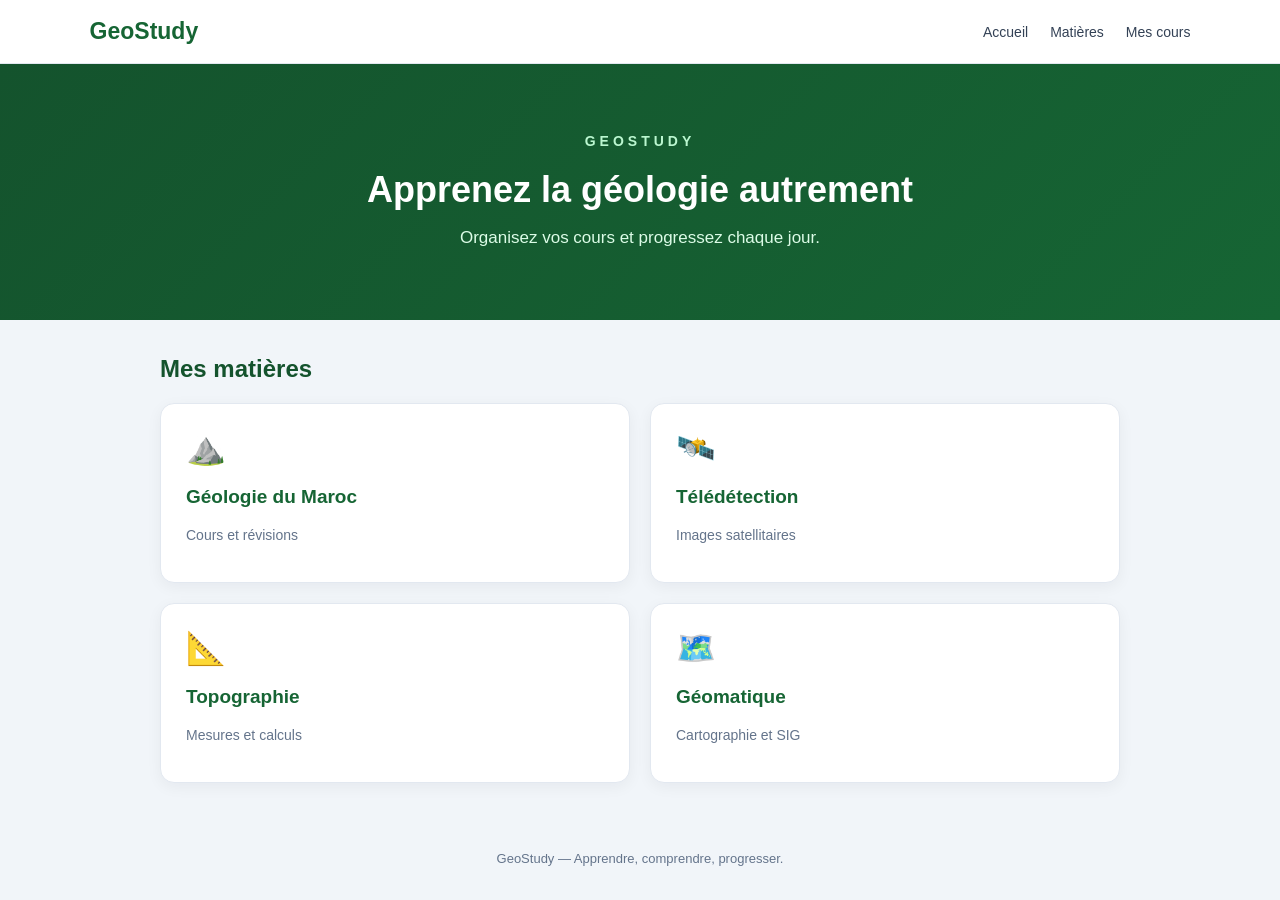
==== index.html @ d9531906 "Initial GeoStudy website" ====
<!DOCTYPE html>
<html lang="fr">
<head>
    <meta charset="UTF-8">
    <meta name="viewport" content="width=device-width, initial-scale=1.0">
    <title>GeoStudy - Apprendre la géologie</title>
    <link rel="stylesheet" href="style.css">
</head>
<body>

<nav class="navbar">
    <a href="#" class="nav-logo">GeoStudy</a>

    <div class="nav-links">
        <a href="#">Accueil</a>
        <a href="#matieres">Matières</a>
        <a href="#course-details">Mes cours</a>
    </div>
</nav>

    <header class="hero">
        <p class="logo">GEOSTUDY</p>
        <h1>Apprenez la géologie autrement</h1>
        <p class="description">
            Organisez vos cours et progressez chaque jour.
        </p>
    </header>

    <main class="container" id="matieres">
        <h2>Mes matières</h2>

        <section class="cards">

            <article class="card">
                <div class="icon">⛰️</div>
                <h3>Géologie du Maroc</h3>
                <p>Cours et révisions</p>
            </article>

            <article class="card">
                <div class="icon">🛰️</div>
                <h3>Télédétection</h3>
                <p>Images satellitaires</p>
            </article>

            <article class="card">
                <div class="icon">📐</div>
                <h3>Topographie</h3>
                <p>Mesures et calculs</p>
            </article>

            <article class="card">
                <div class="icon">🗺️</div>
                <h3>Géomatique</h3>
                <p>Cartographie et SIG</p>
            </article>

        </section>
<section id="course-details" class="course-details" hidden>
    <h2 id="course-title"></h2>
    <p id="course-description"></p>

    <button id="read-course">Lire le cours</button>
    <button id="close-course">Retour aux matières</button>

    <div id="course-content" hidden></div>
</section>
</main>

    <footer>
        <p>GeoStudy — Apprendre, comprendre, progresser.</p>
    </footer>

<script src="script.js"></script>
</body>
</html>
---- style.css ----
* {
    box-sizing: border-box;
}

body {
    margin: 0;
    font-family: Arial, sans-serif;
    background-color: #f1f5f9;
    color: #1e293b;
}

.hero {
    background: linear-gradient(135deg, #14532d, #166534);
    color: white;
    text-align: center;
    padding: 55px 20px;
}

.logo {
    color: #bbf7d0;
    font-size: 14px;
    font-weight: bold;
    letter-spacing: 4px;
}

.hero h1 {
    font-size: 36px;
    margin: 20px 0 10px;
}

.hero .description {
    color: #dcfce7;
    font-size: 17px;
}

.container {
    max-width: 1000px;
    margin: 35px auto;
    padding: 0 20px;
}

.container h2 {
    color: #14532d;
    margin-bottom: 20px;
}

.cards {
    display: grid;
    grid-template-columns: repeat(2, minmax(0, 1fr));
    gap: 20px;
}

.card {
    background-color: white;
    padding: 25px;
    border-radius: 14px;
    box-shadow: 0 4px 15px #0f172a0d;
    border: 1px solid #e2e8f0;
    transition: transform 0.2s, box-shadow 0.2s;
}

.card:hover {
    transform: translateY(-4px);
    box-shadow: 0 8px 22px #0f172a15;
}

.icon {
    font-size: 32px;
}

.card h3 {
    color: #166534;
    font-size: 19px;
}

.card p {
    color: #64748b;
    font-size: 14px;
}

footer {
    text-align: center;
    padding: 20px;
    color: #64748b;
    font-size: 13px;
}

@media (max-width: 600px) {
    .hero h1 {
        font-size: 27px;
    }

    .cards {
        grid-template-columns: 1fr;
    }
}

.course-details {
    margin-top: 30px;
    padding: 25px;
    background: white;
    border-radius: 14px;
    border-left: 5px solid #15803d;
    box-shadow: 0 4px 15px #0f172a0d;
}

.course-details h2 {
    color: #166534;
}

.course-details[hidden] {
    display: none;
}

.navbar {
    display: flex;
    justify-content: space-between;
    align-items: center;
    gap: 20px;
    padding: 18px 7%;
    background: white;
    border-bottom: 1px solid #e2e8f0;
}

.nav-logo {
    color: #166534;
    font-size: 23px;
    font-weight: bold;
    text-decoration: none;
}

.nav-links {
    display: flex;
    flex-wrap: wrap;
    gap: 22px;
}

.nav-links a {
    color: #334155;
    text-decoration: none;
    font-size: 14px;
}

.nav-links a:hover {
    color: #15803d;
}

@media (max-width: 600px) {
    .navbar {
        flex-direction: column;
        gap: 14px;
    }

    .nav-links {
        justify-content: center;
        gap: 16px;
    }
}
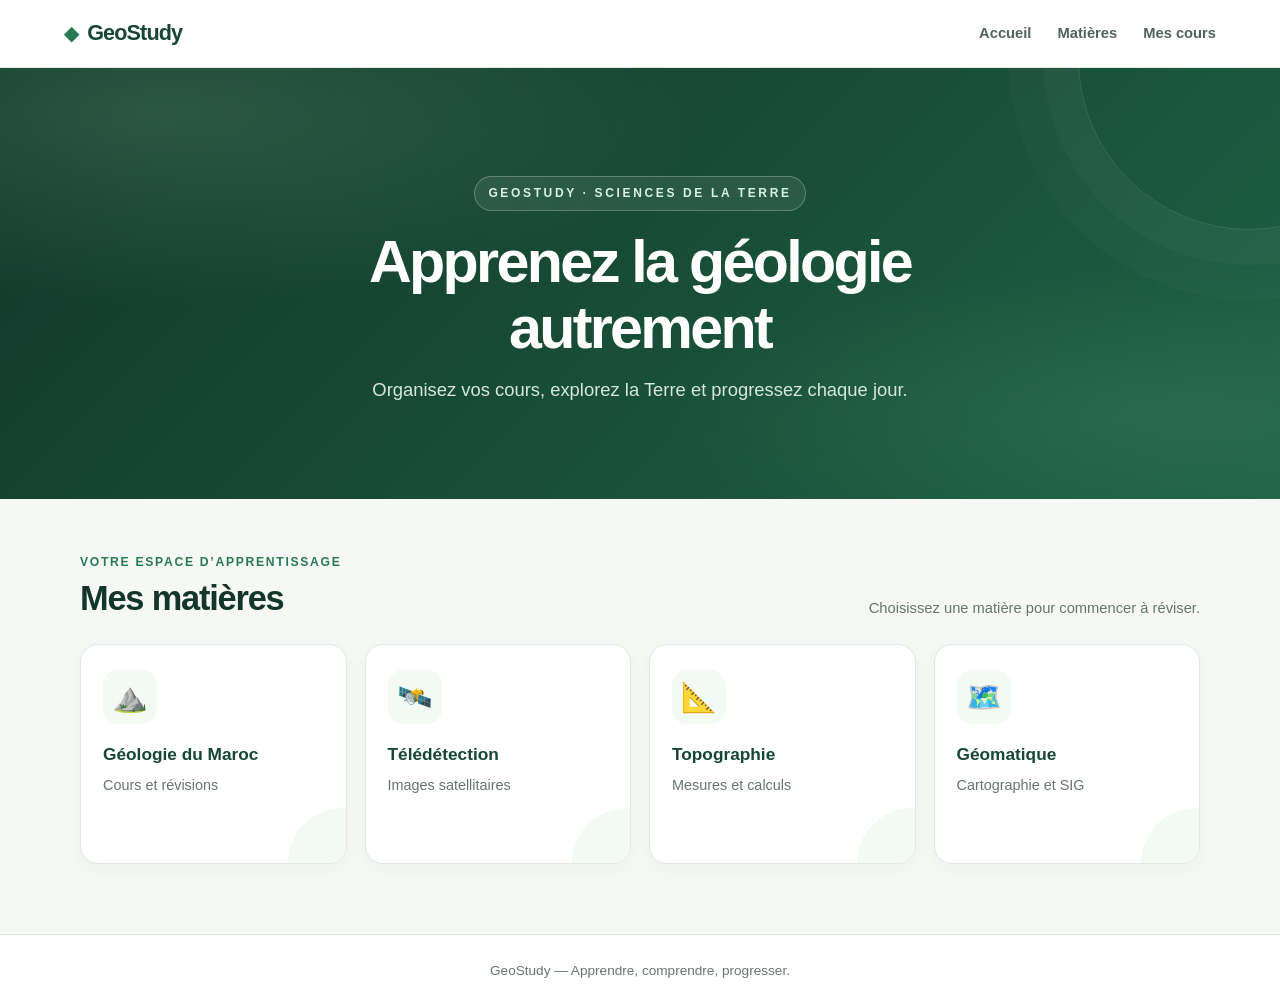
==== commit d33b3bbb: "Improve GeoStudy structure and accessibility" ====
--- a/index.html
+++ b/index.html
@@ -1,78 +1,73 @@
-
 <!DOCTYPE html>
 <html lang="fr">
 <head>
     <meta charset="UTF-8">
     <meta name="viewport" content="width=device-width, initial-scale=1.0">
-    <title>GeoStudy - Apprendre la géologie</title>
+    <meta name="theme-color" content="#12372a">
+    <meta name="description" content="GeoStudy : révisez la géologie, la télédétection, la topographie et la géomatique.">
+    <title>GeoStudy — Apprendre la géologie</title>
     <link rel="stylesheet" href="style.css">
 </head>
 <body>
-
-<nav class="navbar">
-    <a href="#" class="nav-logo">GeoStudy</a>
-
-    <div class="nav-links">
-        <a href="#">Accueil</a>
-        <a href="#matieres">Matières</a>
-        <a href="#course-details">Mes cours</a>
-    </div>
-</nav>
+    <nav class="navbar" aria-label="Navigation principale">
+        <a href="#" class="nav-logo">GeoStudy</a>
+        <div class="nav-links">
+            <a href="#">Accueil</a>
+            <a href="#matieres">Matières</a>
+            <a href="#course-details">Mes cours</a>
+        </div>
+    </nav>
 
     <header class="hero">
-        <p class="logo">GEOSTUDY</p>
+        <p class="logo">GEOSTUDY · SCIENCES DE LA TERRE</p>
         <h1>Apprenez la géologie autrement</h1>
-        <p class="description">
-            Organisez vos cours et progressez chaque jour.
-        </p>
+        <p class="description">Organisez vos cours, explorez la Terre et progressez chaque jour.</p>
     </header>
 
     <main class="container" id="matieres">
-        <h2>Mes matières</h2>
+        <div class="section-heading">
+            <div>
+                <p class="eyebrow">Votre espace d’apprentissage</p>
+                <h2>Mes matières</h2>
+            </div>
+            <p class="section-note">Choisissez une matière pour commencer à réviser.</p>
+        </div>
 
-        <section class="cards">
-
-            <article class="card">
-                <div class="icon">⛰️</div>
+        <section class="cards" aria-label="Liste des matières">
+            <article class="card" tabindex="0" role="button" aria-label="Ouvrir Géologie du Maroc">
+                <div class="icon" aria-hidden="true">⛰️</div>
                 <h3>Géologie du Maroc</h3>
                 <p>Cours et révisions</p>
             </article>
-
-            <article class="card">
-                <div class="icon">🛰️</div>
+            <article class="card" tabindex="0" role="button" aria-label="Ouvrir Télédétection">
+                <div class="icon" aria-hidden="true">🛰️</div>
                 <h3>Télédétection</h3>
                 <p>Images satellitaires</p>
             </article>
-
-            <article class="card">
-                <div class="icon">📐</div>
+            <article class="card" tabindex="0" role="button" aria-label="Ouvrir Topographie">
+                <div class="icon" aria-hidden="true">📐</div>
                 <h3>Topographie</h3>
                 <p>Mesures et calculs</p>
             </article>
-
-            <article class="card">
-                <div class="icon">🗺️</div>
+            <article class="card" tabindex="0" role="button" aria-label="Ouvrir Géomatique">
+                <div class="icon" aria-hidden="true">🗺️</div>
                 <h3>Géomatique</h3>
                 <p>Cartographie et SIG</p>
             </article>
+        </section>
 
+        <section id="course-details" class="course-details" aria-live="polite" hidden>
+            <h2 id="course-title"></h2>
+            <p id="course-description"></p>
+            <button id="read-course" type="button">Lire le cours</button>
+            <button id="close-course" type="button">Retour aux matières</button>
+            <div id="course-content" hidden></div>
         </section>
-<section id="course-details" class="course-details" hidden>
-    <h2 id="course-title"></h2>
-    <p id="course-description"></p>
-
-    <button id="read-course">Lire le cours</button>
-    <button id="close-course">Retour aux matières</button>
-
-    <div id="course-content" hidden></div>
-</section>
-</main>
+    </main>
 
     <footer>
         <p>GeoStudy — Apprendre, comprendre, progresser.</p>
     </footer>
-
-<script src="script.js"></script>
+    <script src="script.js"></script>
 </body>
 </html>
-
--- a/style.css
+++ b/style.css
@@ -1,160 +1,199 @@
-
-* {
-    box-sizing: border-box;
+:root {
+    color-scheme: light;
+    --green-950: #12372a;
+    --green-900: #164734;
+    --green-800: #1e6245;
+    --green-700: #287a53;
+    --green-100: #e5f4e9;
+    --green-50: #f3faf4;
+    --ink: #172a22;
+    --muted: #66766e;
+    --line: #e0e9e2;
+    --surface: #ffffff;
+    --page: #f6f8f5;
+    --shadow: 0 18px 50px rgba(20, 55, 39, .08);
 }
-
+* { box-sizing: border-box; }
+html { scroll-behavior: smooth; scroll-padding-top: 90px; }
 body {
     margin: 0;
-    font-family: Arial, sans-serif;
-    background-color: #f1f5f9;
-    color: #1e293b;
+    font-family: Inter, "Segoe UI", Arial, sans-serif;
+    background: var(--page);
+    color: var(--ink);
+    line-height: 1.6;
 }
-
-.hero {
-    background: linear-gradient(135deg, #14532d, #166534);
-    color: white;
-    text-align: center;
-    padding: 55px 20px;
-}
-
-.logo {
-    color: #bbf7d0;
-    font-size: 14px;
-    font-weight: bold;
-    letter-spacing: 4px;
-}
-
-.hero h1 {
-    font-size: 36px;
-    margin: 20px 0 10px;
-}
-
-.hero .description {
-    color: #dcfce7;
-    font-size: 17px;
-}
-
-.container {
-    max-width: 1000px;
-    margin: 35px auto;
-    padding: 0 20px;
-}
-
-.container h2 {
-    color: #14532d;
-    margin-bottom: 20px;
-}
-
-.cards {
-    display: grid;
-    grid-template-columns: repeat(2, minmax(0, 1fr));
-    gap: 20px;
-}
-
-.card {
-    background-color: white;
-    padding: 25px;
-    border-radius: 14px;
-    box-shadow: 0 4px 15px #0f172a0d;
-    border: 1px solid #e2e8f0;
-    transition: transform 0.2s, box-shadow 0.2s;
-}
-
-.card:hover {
-    transform: translateY(-4px);
-    box-shadow: 0 8px 22px #0f172a15;
-}
-
-.icon {
-    font-size: 32px;
-}
-
-.card h3 {
-    color: #166534;
-    font-size: 19px;
-}
-
-.card p {
-    color: #64748b;
-    font-size: 14px;
-}
-
-footer {
-    text-align: center;
-    padding: 20px;
-    color: #64748b;
-    font-size: 13px;
-}
-
-@media (max-width: 600px) {
-    .hero h1 {
-        font-size: 27px;
-    }
-
-    .cards {
-        grid-template-columns: 1fr;
-    }
-}
-
-.course-details {
-    margin-top: 30px;
-    padding: 25px;
-    background: white;
-    border-radius: 14px;
-    border-left: 5px solid #15803d;
-    box-shadow: 0 4px 15px #0f172a0d;
-}
-
-.course-details h2 {
-    color: #166534;
-}
-
-.course-details[hidden] {
-    display: none;
-}
-
+a { color: inherit; }
 .navbar {
+    position: sticky;
+    top: 0;
+    z-index: 10;
     display: flex;
     justify-content: space-between;
     align-items: center;
-    gap: 20px;
-    padding: 18px 7%;
-    background: white;
-    border-bottom: 1px solid #e2e8f0;
+    gap: 24px;
+    padding: 16px max(5%, calc((100% - 1160px) / 2));
+    background: rgba(255,255,255,.94);
+    border-bottom: 1px solid rgba(224,233,226,.9);
+    backdrop-filter: blur(14px);
 }
-
 .nav-logo {
-    color: #166534;
-    font-size: 23px;
-    font-weight: bold;
+    color: var(--green-900);
+    font-size: 1.35rem;
+    font-weight: 800;
+    letter-spacing: -.04em;
     text-decoration: none;
 }
-
-.nav-links {
+.nav-logo::before { content: "◆"; margin-right: 9px; color: var(--green-700); font-size: .9em; }
+.nav-links { display: flex; align-items: center; flex-wrap: wrap; gap: 26px; }
+.nav-links a {
+    color: #52645a;
+    font-size: .92rem;
+    font-weight: 600;
+    text-decoration: none;
+    transition: color .2s ease;
+}
+.nav-links a:hover, .nav-links a:focus-visible { color: var(--green-700); }
+.hero {
+    position: relative;
+    overflow: hidden;
+    padding: clamp(64px, 9vw, 108px) 24px 94px;
+    text-align: center;
+    color: white;
+    background:
+        radial-gradient(ellipse at 12% 10%, rgba(139,196,151,.2), transparent 35%),
+        radial-gradient(ellipse at 90% 80%, rgba(87,155,108,.22), transparent 30%),
+        linear-gradient(135deg, var(--green-950), var(--green-800));
+}
+.hero::after {
+    content: "";
+    position: absolute;
+    width: 340px;
+    height: 340px;
+    right: -140px;
+    top: -180px;
+    border: 1px solid rgba(255,255,255,.12);
+    border-radius: 50%;
+    box-shadow: 0 0 0 35px rgba(255,255,255,.025), 0 0 0 70px rgba(255,255,255,.02);
+    pointer-events: none;
+}
+.logo {
+    display: inline-flex;
+    align-items: center;
+    margin: 0 0 18px;
+    padding: 7px 13px;
+    border: 1px solid rgba(255,255,255,.25);
+    border-radius: 999px;
+    background: rgba(255,255,255,.08);
+    color: #d7f3df;
+    font-size: .75rem;
+    font-weight: 800;
+    letter-spacing: .22em;
+}
+.hero h1 {
+    max-width: 800px;
+    margin: 0 auto 14px;
+    font-size: clamp(2.15rem, 5vw, 3.7rem);
+    line-height: 1.12;
+    letter-spacing: -.045em;
+}
+.hero .description {
+    max-width: 560px;
+    margin: 0 auto;
+    color: #d6e8dc;
+    font-size: clamp(1rem, 2vw, 1.15rem);
+}
+.container { width: min(1120px, calc(100% - 40px)); margin: 0 auto; padding: 54px 0 70px; }
+.section-heading { display: flex; justify-content: space-between; align-items: end; gap: 20px; margin-bottom: 24px; }
+.eyebrow { margin: 0 0 5px; color: var(--green-700); font-size: .76rem; font-weight: 800; letter-spacing: .14em; text-transform: uppercase; }
+.container h2 { margin: 0; color: var(--green-950); font-size: clamp(1.65rem, 3vw, 2.15rem); line-height: 1.25; letter-spacing: -.035em; }
+.section-note { margin: 0; color: var(--muted); font-size: .92rem; }
+.cards { display: grid; grid-template-columns: repeat(4, minmax(0, 1fr)); gap: 18px; }
+.card {
+    position: relative;
     display: flex;
-    flex-wrap: wrap;
-    gap: 22px;
+    min-height: 220px;
+    flex-direction: column;
+    align-items: flex-start;
+    padding: 25px 22px;
+    overflow: hidden;
+    border: 1px solid var(--line);
+    border-radius: 18px;
+    background: var(--surface);
+    box-shadow: 0 5px 18px rgba(20,55,39,.035);
+    cursor: pointer;
+    transition: transform .22s ease, box-shadow .22s ease, border-color .22s ease;
 }
-
-.nav-links a {
-    color: #334155;
-    text-decoration: none;
-    font-size: 14px;
+.card::after { content: ""; position: absolute; width: 110px; height: 110px; right: -52px; bottom: -55px; border-radius: 50%; background: var(--green-50); transition: transform .25s ease; }
+.card:hover { transform: translateY(-5px); border-color: #b9d9c1; box-shadow: var(--shadow); }
+.card:hover::after { transform: scale(1.35); }
+.card:focus-visible, button:focus-visible, a:focus-visible { outline: 3px solid #82c994; outline-offset: 4px; }
+.icon {
+    display: grid;
+    width: 54px;
+    height: 54px;
+    place-items: center;
+    margin-bottom: 19px;
+    border-radius: 15px;
+    background: var(--green-50);
+    font-size: 1.8rem;
 }
-
-.nav-links a:hover {
-    color: #15803d;
+.card h3 { margin: 0 0 7px; color: var(--green-900); font-size: 1.08rem; line-height: 1.35; }
+.card p { margin: 0; color: var(--muted); font-size: .9rem; }
+.course-details {
+    margin-top: 32px;
+    padding: clamp(22px, 4vw, 38px);
+    border: 1px solid var(--line);
+    border-radius: 20px;
+    border-top: 4px solid var(--green-700);
+    background: white;
+    box-shadow: var(--shadow);
 }
-
+.course-details[hidden], #course-content[hidden] { display: none; }
+.course-details h2 { margin-bottom: 8px; }
+#course-description { margin-top: 0; color: var(--muted); }
+#course-content { margin-top: 26px; padding-top: 24px; border-top: 1px solid var(--line); }
+#course-content h3 { margin-top: 0; color: var(--green-900); font-size: 1.35rem; }
+#course-content h4 { margin-bottom: 6px; color: var(--green-800); }
+#course-content p { max-width: 78ch; color: #45564c; }
+button {
+    display: inline-flex;
+    align-items: center;
+    justify-content: center;
+    min-height: 44px;
+    margin: 10px 8px 0 0;
+    padding: 11px 18px;
+    border: 1px solid transparent;
+    border-radius: 11px;
+    background: var(--green-800);
+    color: white;
+    font: inherit;
+    font-size: .92rem;
+    font-weight: 700;
+    cursor: pointer;
+    transition: background .2s ease, transform .2s ease;
+}
+button:hover { background: var(--green-950); transform: translateY(-1px); }
+#close-course { border-color: var(--line); background: white; color: var(--green-900); }
+#close-course:hover { background: var(--green-50); }
+footer { padding: 25px 20px; border-top: 1px solid var(--line); background: white; color: var(--muted); text-align: center; font-size: .85rem; }
+footer p { margin: 0; }
+@media (max-width: 900px) {
+    .cards { grid-template-columns: repeat(2, minmax(0, 1fr)); }
+    .card { min-height: 195px; }
+}
 @media (max-width: 600px) {
-    .navbar {
-        flex-direction: column;
-        gap: 14px;
-    }
-
-    .nav-links {
-        justify-content: center;
-        gap: 16px;
-    }
+    .navbar { position: static; flex-direction: column; gap: 12px; padding: 15px 18px; }
+    .nav-links { justify-content: center; gap: 17px; }
+    .nav-links a { font-size: .88rem; }
+    .hero { padding: 58px 20px 68px; }
+    .container { width: min(100% - 32px, 540px); padding: 38px 0 50px; }
+    .section-heading { align-items: flex-start; flex-direction: column; gap: 6px; }
+    .cards { grid-template-columns: 1fr; gap: 13px; }
+    .card { min-height: auto; padding: 20px; }
+    .icon { width: 48px; height: 48px; margin-bottom: 13px; }
+    .course-details { margin-top: 24px; padding: 21px; }
+    button { width: 100%; margin: 8px 0 0; }
 }
-
+@media (prefers-reduced-motion: reduce) {
+    *, *::before, *::after { scroll-behavior: auto !important; transition-duration: .01ms !important; animation-duration: .01ms !important; }
+}
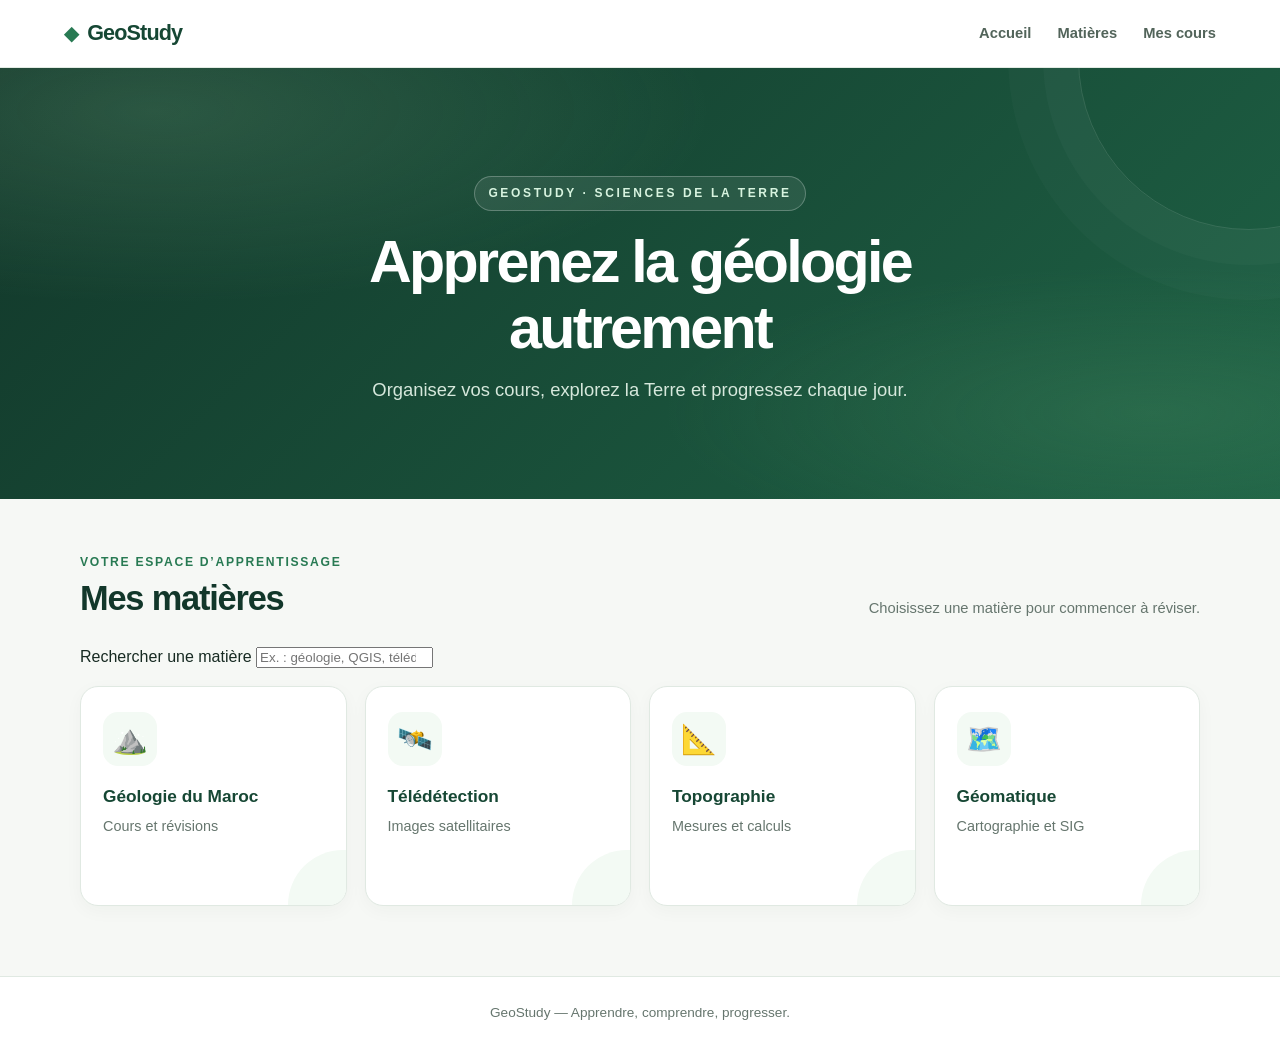
==== commit c4494460: "Add course search field to GeoStudy" ====
--- a/index.html
+++ b/index.html
@@ -31,6 +31,12 @@
                 <h2>Mes matières</h2>
             </div>
             <p class="section-note">Choisissez une matière pour commencer à réviser.</p>
+        </div>
+
+        <div class="course-search">
+            <label for="course-search">Rechercher une matière</label>
+            <input id="course-search" type="search" placeholder="Ex. : géologie, QGIS, télédétection…" autocomplete="off">
+            <p id="search-status" class="search-status" aria-live="polite"></p>
         </div>
 
         <section class="cards" aria-label="Liste des matières">
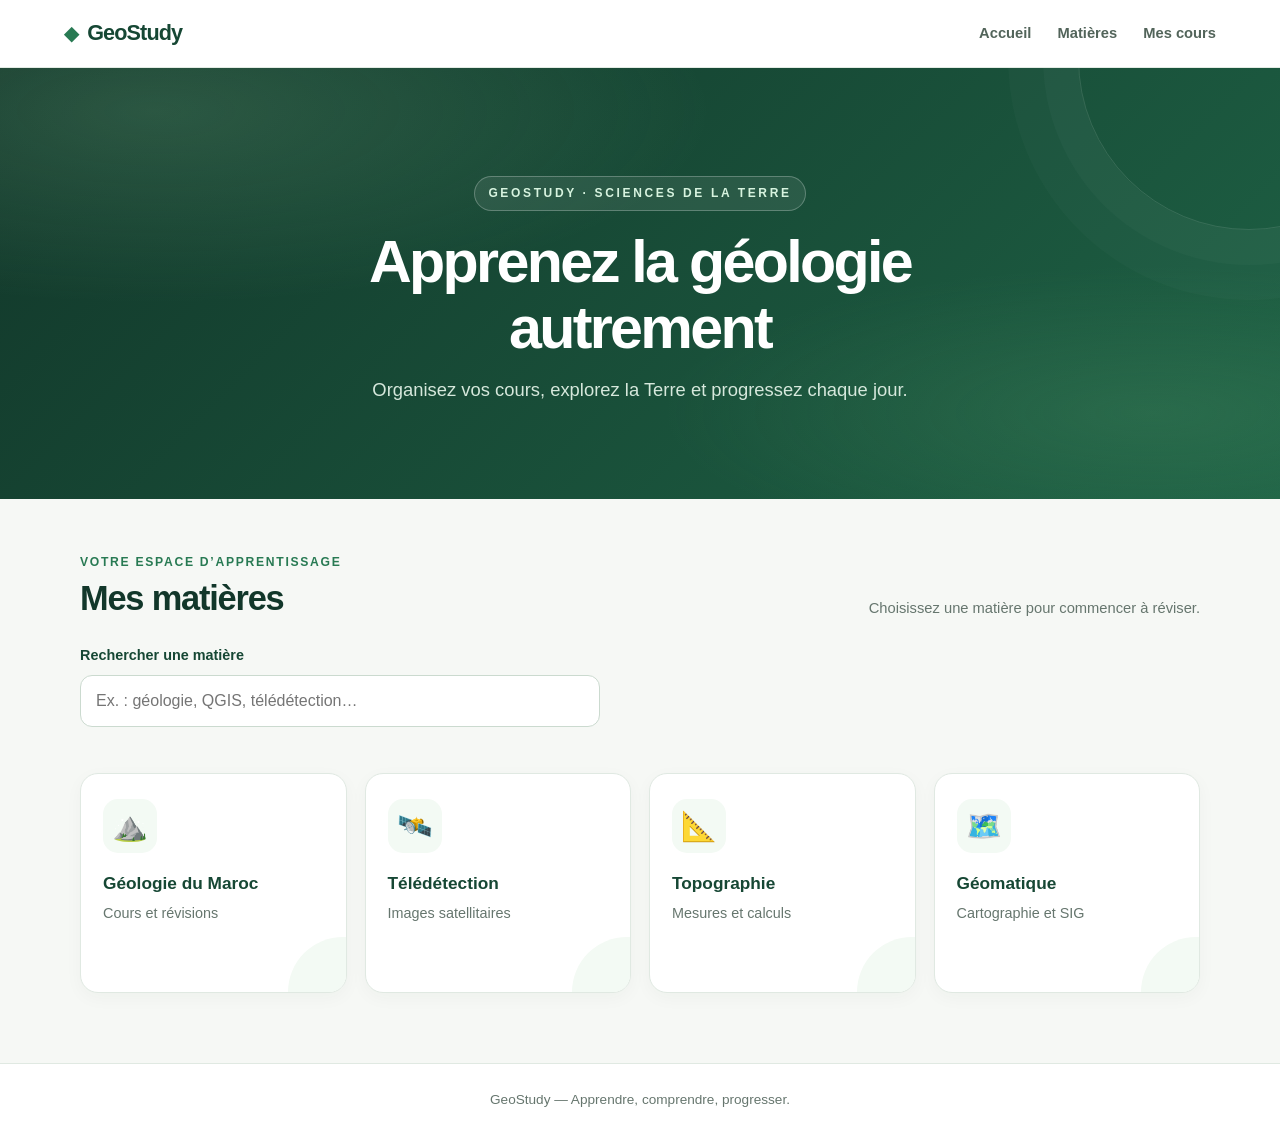
==== commit 383ad2ee: "Add lesson and quiz navigation controls" ====
--- a/index.html
+++ b/index.html
@@ -65,9 +65,13 @@
         <section id="course-details" class="course-details" aria-live="polite" hidden>
             <h2 id="course-title"></h2>
             <p id="course-description"></p>
-            <button id="read-course" type="button">Lire le cours</button>
-            <button id="close-course" type="button">Retour aux matières</button>
+            <div class="course-actions" aria-label="Contenu de la matière">
+                <button id="read-course" type="button" aria-pressed="false">Lire le cours</button>
+                <button id="show-quiz" type="button" aria-pressed="false">Faire le quiz</button>
+                <button id="close-course" type="button">Retour aux matières</button>
+            </div>
             <div id="course-content" hidden></div>
+            <section id="course-quiz" class="course-quiz" aria-live="polite" hidden></section>
         </section>
     </main>
 
--- a/style.css
+++ b/style.css
@@ -107,7 +107,32 @@
 .eyebrow { margin: 0 0 5px; color: var(--green-700); font-size: .76rem; font-weight: 800; letter-spacing: .14em; text-transform: uppercase; }
 .container h2 { margin: 0; color: var(--green-950); font-size: clamp(1.65rem, 3vw, 2.15rem); line-height: 1.25; letter-spacing: -.035em; }
 .section-note { margin: 0; color: var(--muted); font-size: .92rem; }
+.course-search {
+    display: grid;
+    gap: 8px;
+    max-width: 520px;
+    margin: 0 0 22px;
+}
+.course-search label { color: var(--green-900); font-size: .9rem; font-weight: 750; }
+.course-search input {
+    width: 100%;
+    min-height: 48px;
+    padding: 12px 15px;
+    border: 1px solid #cbdacf;
+    border-radius: 12px;
+    background: white;
+    color: var(--ink);
+    font: inherit;
+    transition: border-color .2s ease, box-shadow .2s ease;
+}
+.course-search input:focus {
+    outline: none;
+    border-color: var(--green-700);
+    box-shadow: 0 0 0 3px rgba(40,122,83,.13);
+}
+.search-status { min-height: 1.2em; margin: 0; color: var(--muted); font-size: .85rem; }
 .cards { display: grid; grid-template-columns: repeat(4, minmax(0, 1fr)); gap: 18px; }
+.card[hidden] { display: none; }
 .card {
     position: relative;
     display: flex;
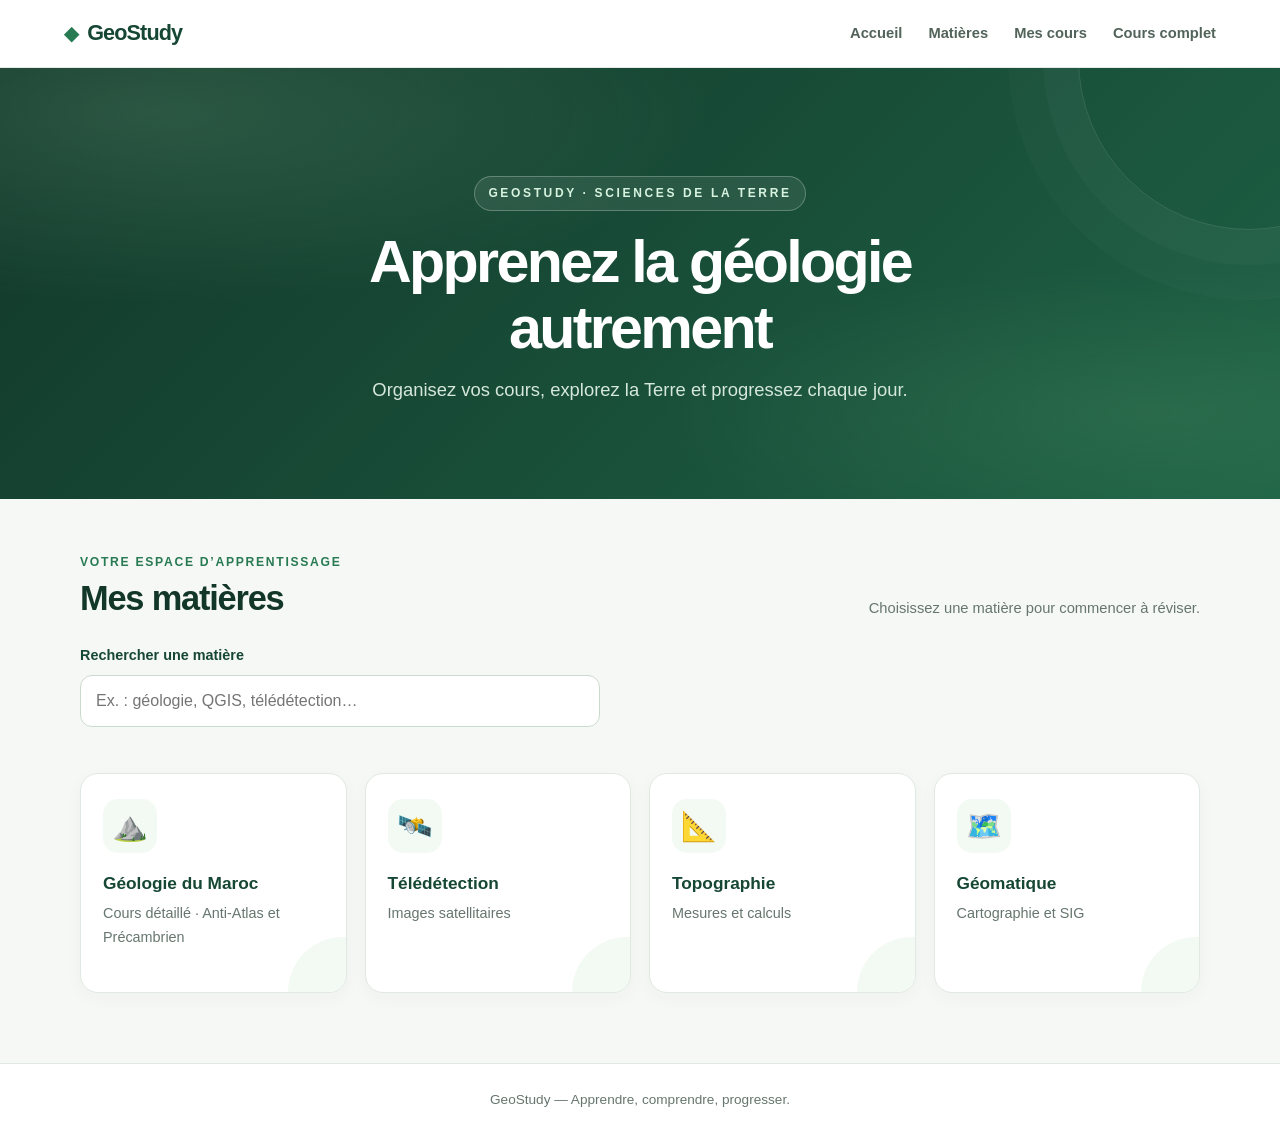
==== commit 3e00e978: "Link the full geology course from the home page" ====
--- a/index.html
+++ b/index.html
@@ -15,6 +15,7 @@
             <a href="#">Accueil</a>
             <a href="#matieres">Matières</a>
             <a href="#course-details">Mes cours</a>
+            <a href="geologie-maroc.html">Cours complet</a>
         </div>
     </nav>
 
@@ -43,7 +44,7 @@
             <article class="card" tabindex="0" role="button" aria-label="Ouvrir Géologie du Maroc">
                 <div class="icon" aria-hidden="true">⛰️</div>
                 <h3>Géologie du Maroc</h3>
-                <p>Cours et révisions</p>
+                <p>Cours détaillé · Anti-Atlas et Précambrien</p>
             </article>
             <article class="card" tabindex="0" role="button" aria-label="Ouvrir Télédétection">
                 <div class="icon" aria-hidden="true">🛰️</div>
--- a/style.css
+++ b/style.css
@@ -222,3 +222,29 @@
 @media (prefers-reduced-motion: reduce) {
     *, *::before, *::after { scroll-behavior: auto !important; transition-duration: .01ms !important; animation-duration: .01ms !important; }
 }
+
+
+/* Lesson and quiz navigation */
+.course-actions { display: flex; flex-wrap: wrap; gap: 8px; }
+.course-actions button { margin-right: 0; }
+#read-course[aria-pressed="true"], #show-quiz[aria-pressed="true"] { background: var(--green-950); box-shadow: 0 0 0 3px rgba(40,122,83,.14); }
+.course-quiz[hidden] { display: none; }
+.course-quiz { margin-top: 26px; padding-top: 24px; border-top: 1px solid var(--line); }
+.course-quiz h3 { margin-top: 0; color: var(--green-900); font-size: 1.35rem; }
+.quiz-intro { color: var(--muted); }
+.quiz-question { min-width: 0; margin: 18px 0; padding: 16px; border: 1px solid var(--line); border-radius: 13px; }
+.quiz-question legend { padding: 0 5px; color: var(--green-900); font-weight: 750; }
+.quiz-option { display: flex; align-items: flex-start; gap: 10px; margin: 10px 0; padding: 10px 12px; border-radius: 9px; background: var(--green-50); cursor: pointer; }
+.quiz-option input { margin-top: 5px; accent-color: var(--green-700); }
+.quiz-result { margin-top: 18px; }
+.quiz-result:empty { display: none; }
+.quiz-result h4 { margin-bottom: 12px; color: var(--green-900); font-size: 1.15rem; }
+.quiz-corrections { padding-left: 24px; }
+.quiz-corrections li { margin: 12px 0; padding: 12px; border-radius: 10px; }
+.quiz-corrections li span { display: inline-block; margin-top: 5px; color: var(--muted); }
+.answer-correct { background: #e8f6ec; border-left: 4px solid #2d8a50; }
+.answer-incorrect { background: #fff2e9; border-left: 4px solid #c46a36; }
+@media (max-width: 600px) {
+    .course-actions { display: grid; grid-template-columns: 1fr; }
+    .quiz-question { padding: 12px; }
+}
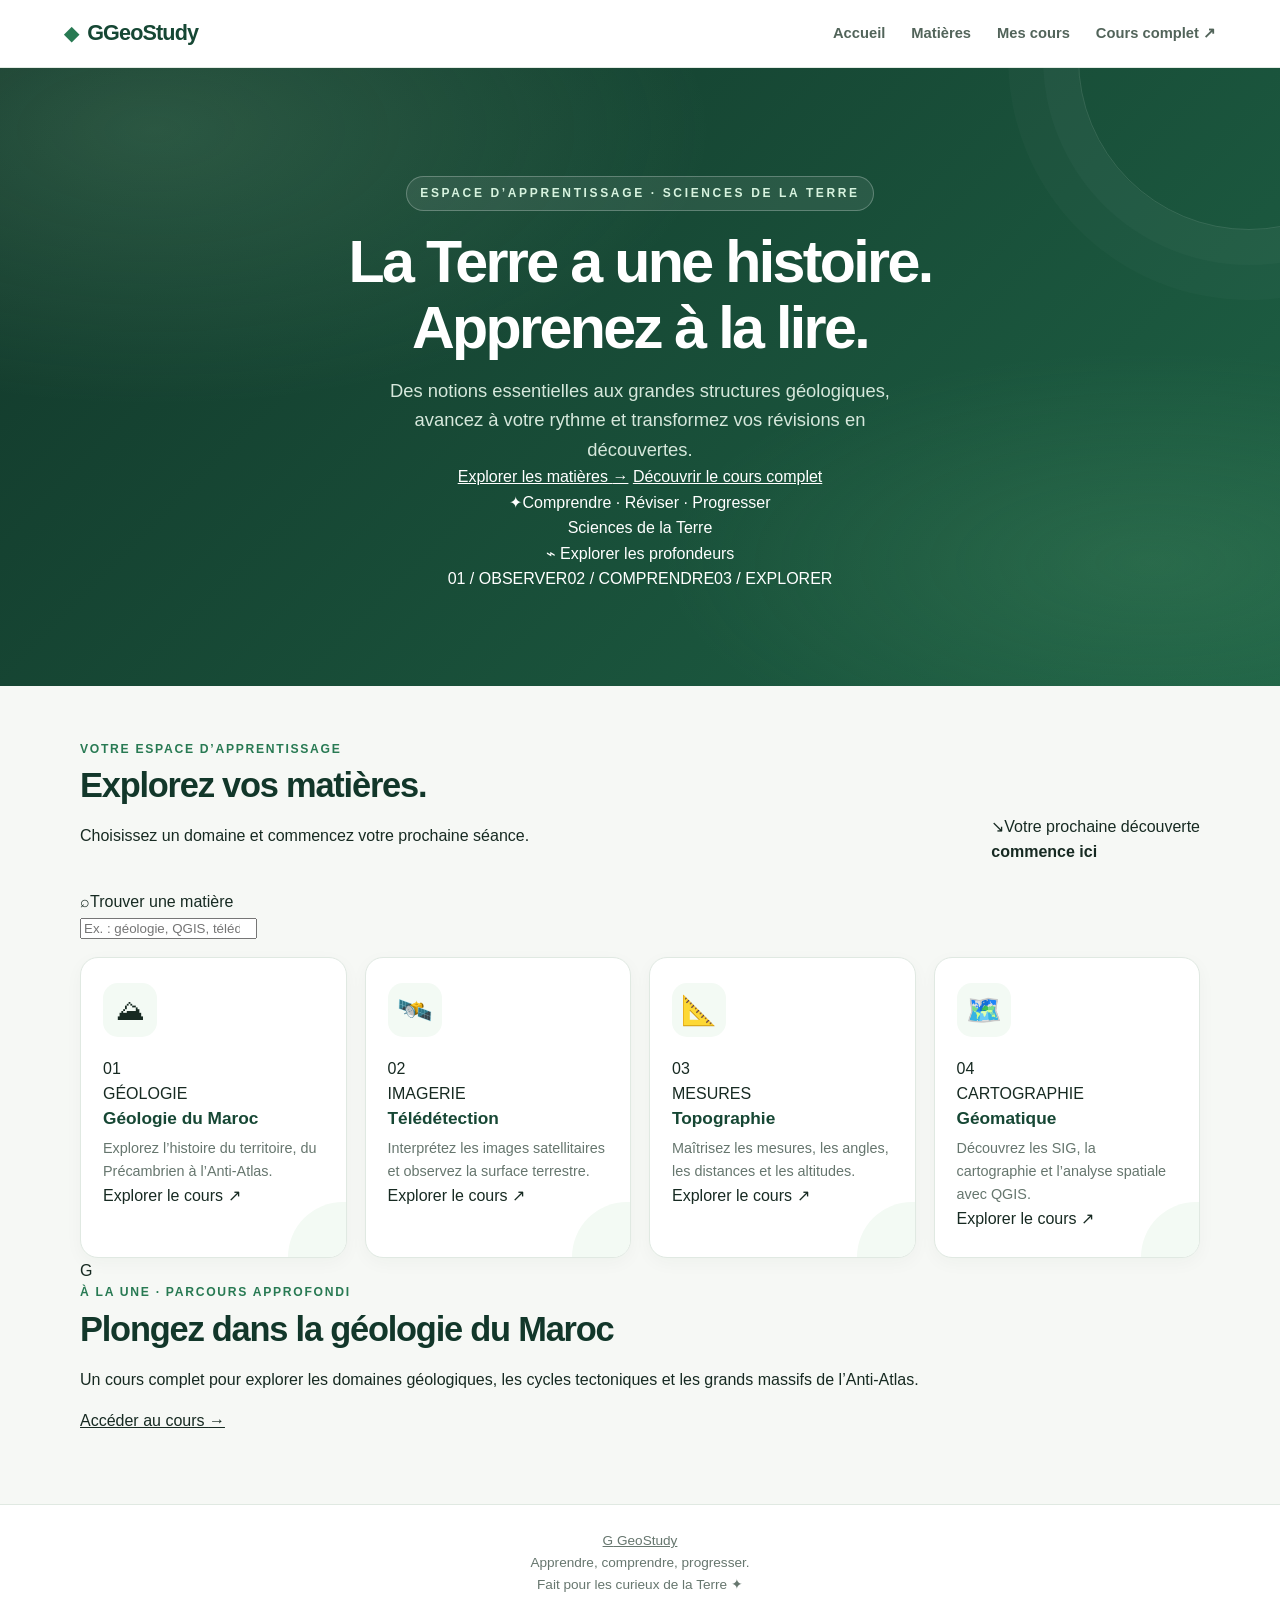
==== commit 07551fed: "Redesign GeoStudy homepage layout" ====
--- a/index.html
+++ b/index.html
@@ -10,57 +10,93 @@
 </head>
 <body>
     <nav class="navbar" aria-label="Navigation principale">
-        <a href="#" class="nav-logo">GeoStudy</a>
+        <a href="#" class="nav-logo" aria-label="GeoStudy, accueil"><span class="brand-mark" aria-hidden="true">G</span><span>GeoStudy</span></a>
         <div class="nav-links">
-            <a href="#">Accueil</a>
+            <a href="#" aria-current="page">Accueil</a>
             <a href="#matieres">Matières</a>
             <a href="#course-details">Mes cours</a>
-            <a href="geologie-maroc.html">Cours complet</a>
+            <a class="nav-course-link" href="geologie-maroc.html">Cours complet <span aria-hidden="true">↗</span></a>
         </div>
     </nav>
 
     <header class="hero">
-        <p class="logo">GEOSTUDY · SCIENCES DE LA TERRE</p>
-        <h1>Apprenez la géologie autrement</h1>
-        <p class="description">Organisez vos cours, explorez la Terre et progressez chaque jour.</p>
+        <div class="hero-grid" aria-hidden="true">
+            <div class="hero-copy">
+                <p class="logo"><span class="status-dot"></span> ESPACE D’APPRENTISSAGE · SCIENCES DE LA TERRE</p>
+                <h1>La Terre a une histoire.<br><span>Apprenez à la lire.</span></h1>
+                <p class="description">Des notions essentielles aux grandes structures géologiques, avancez à votre rythme et transformez vos révisions en découvertes.</p>
+                <div class="hero-actions">
+                    <a class="button-primary" href="#matieres">Explorer les matières <span aria-hidden="true">→</span></a>
+                    <a class="button-secondary" href="geologie-maroc.html">Découvrir le cours complet</a>
+                </div>
+                <div class="hero-proof"><span class="proof-icon" aria-hidden="true">✦</span><span>Comprendre · Réviser · Progresser</span></div>
+            </div>
+            <div class="hero-visual" role="img" aria-label="Illustration abstraite des couches géologiques et des reliefs terrestres">
+                <div class="visual-orbit orbit-one"></div>
+                <div class="visual-orbit orbit-two"></div>
+                <div class="visual-sun"></div>
+                <div class="strata strata-one"></div>
+                <div class="strata strata-two"></div>
+                <div class="strata strata-three"></div>
+                <div class="strata strata-four"></div>
+                <div class="visual-label label-top"><span class="label-point"></span> Sciences de la Terre</div>
+                <div class="visual-label label-bottom"><span class="label-symbol">⌁</span> Explorer les profondeurs</div>
+            </div>
+        </div>
+        <div class="hero-bottom-line" aria-hidden="true"><span>01 / OBSERVER</span><span>02 / COMPRENDRE</span><span>03 / EXPLORER</span></div>
     </header>
 
     <main class="container" id="matieres">
         <div class="section-heading">
             <div>
                 <p class="eyebrow">Votre espace d’apprentissage</p>
-                <h2>Mes matières</h2>
+                <h2>Explorez vos matières<span class="heading-period">.</span></h2>
+                <p class="section-subtitle">Choisissez un domaine et commencez votre prochaine séance.</p>
             </div>
-            <p class="section-note">Choisissez une matière pour commencer à réviser.</p>
+            <div class="section-side-note"><span class="side-note-icon" aria-hidden="true">↘</span><span>Votre prochaine découverte<br><strong>commence ici</strong></span></div>
         </div>
 
-        <div class="course-search">
-            <label for="course-search">Rechercher une matière</label>
+        <div class="search-panel">
+            <div class="search-copy"><span class="search-icon" aria-hidden="true">⌕</span><label for="course-search">Trouver une matière</label></div>
             <input id="course-search" type="search" placeholder="Ex. : géologie, QGIS, télédétection…" autocomplete="off">
             <p id="search-status" class="search-status" aria-live="polite"></p>
         </div>
 
         <section class="cards" aria-label="Liste des matières">
-            <article class="card" tabindex="0" role="button" aria-label="Ouvrir Géologie du Maroc">
-                <div class="icon" aria-hidden="true">⛰️</div>
+            <article class="card geology-card" tabindex="0" role="button" aria-label="Ouvrir Géologie du Maroc">
+                <div class="card-topline"><span class="icon" aria-hidden="true">⛰</span><span class="card-number">01</span></div>
+                <span class="card-category">GÉOLOGIE</span>
                 <h3>Géologie du Maroc</h3>
-                <p>Cours détaillé · Anti-Atlas et Précambrien</p>
+                <p>Explorez l’histoire du territoire, du Précambrien à l’Anti-Atlas.</p>
+                <span class="card-link">Explorer le cours <span aria-hidden="true">↗</span></span>
             </article>
             <article class="card" tabindex="0" role="button" aria-label="Ouvrir Télédétection">
-                <div class="icon" aria-hidden="true">🛰️</div>
+                <div class="card-topline"><span class="icon" aria-hidden="true">🛰️</span><span class="card-number">02</span></div>
+                <span class="card-category">IMAGERIE</span>
                 <h3>Télédétection</h3>
-                <p>Images satellitaires</p>
+                <p>Interprétez les images satellitaires et observez la surface terrestre.</p>
+                <span class="card-link">Explorer le cours <span aria-hidden="true">↗</span></span>
             </article>
             <article class="card" tabindex="0" role="button" aria-label="Ouvrir Topographie">
-                <div class="icon" aria-hidden="true">📐</div>
+                <div class="card-topline"><span class="icon" aria-hidden="true">📐</span><span class="card-number">03</span></div>
+                <span class="card-category">MESURES</span>
                 <h3>Topographie</h3>
-                <p>Mesures et calculs</p>
+                <p>Maîtrisez les mesures, les angles, les distances et les altitudes.</p>
+                <span class="card-link">Explorer le cours <span aria-hidden="true">↗</span></span>
             </article>
             <article class="card" tabindex="0" role="button" aria-label="Ouvrir Géomatique">
-                <div class="icon" aria-hidden="true">🗺️</div>
+                <div class="card-topline"><span class="icon" aria-hidden="true">🗺️</span><span class="card-number">04</span></div>
+                <span class="card-category">CARTOGRAPHIE</span>
                 <h3>Géomatique</h3>
-                <p>Cartographie et SIG</p>
+                <p>Découvrez les SIG, la cartographie et l’analyse spatiale avec QGIS.</p>
+                <span class="card-link">Explorer le cours <span aria-hidden="true">↗</span></span>
             </article>
+        </section>
+
+        <section class="study-banner" aria-label="Cours complet de Géologie du Maroc">
+            <div class="banner-emblem" aria-hidden="true"><span>G</span><i></i></div>
+            <div class="banner-copy"><p class="eyebrow">À la une · Parcours approfondi</p><h2>Plongez dans la géologie du Maroc</h2><p>Un cours complet pour explorer les domaines géologiques, les cycles tectoniques et les grands massifs de l’Anti-Atlas.</p></div>
+            <a class="banner-link" href="geologie-maroc.html">Accéder au cours <span aria-hidden="true">→</span></a>
         </section>
 
         <section id="course-details" class="course-details" aria-live="polite" hidden>
@@ -76,9 +112,7 @@
         </section>
     </main>
 
-    <footer>
-        <p>GeoStudy — Apprendre, comprendre, progresser.</p>
-    </footer>
+    <footer><div class="footer-inner"><a href="#" class="footer-brand"><span class="brand-mark" aria-hidden="true">G</span> GeoStudy</a><p>Apprendre, comprendre, progresser.</p><span class="footer-note">Fait pour les curieux de la Terre <span aria-hidden="true">✦</span></span></div></footer>
     <script src="script.js"></script>
 </body>
 </html>
--- a/style.css
+++ b/style.css
@@ -248,3 +248,29 @@
     .course-actions { display: grid; grid-template-columns: 1fr; }
     .quiz-question { padding: 12px; }
 }
+
+
+/* Link to the complete subject lesson */
+.full-course-link {
+    display: inline-flex;
+    align-items: center;
+    gap: 8px;
+    margin: 8px 0 14px;
+    padding: 12px 17px;
+    border: 1px solid #b9d9c1;
+    border-radius: 11px;
+    background: var(--green-50);
+    color: var(--green-900);
+    font-weight: 750;
+    text-decoration: none;
+    transition: background .2s ease, border-color .2s ease, transform .2s ease;
+}
+.full-course-link:hover {
+    border-color: var(--green-700);
+    background: var(--green-100);
+    transform: translateY(-1px);
+}
+.full-course-link:focus-visible {
+    outline: 3px solid #82c994;
+    outline-offset: 4px;
+}
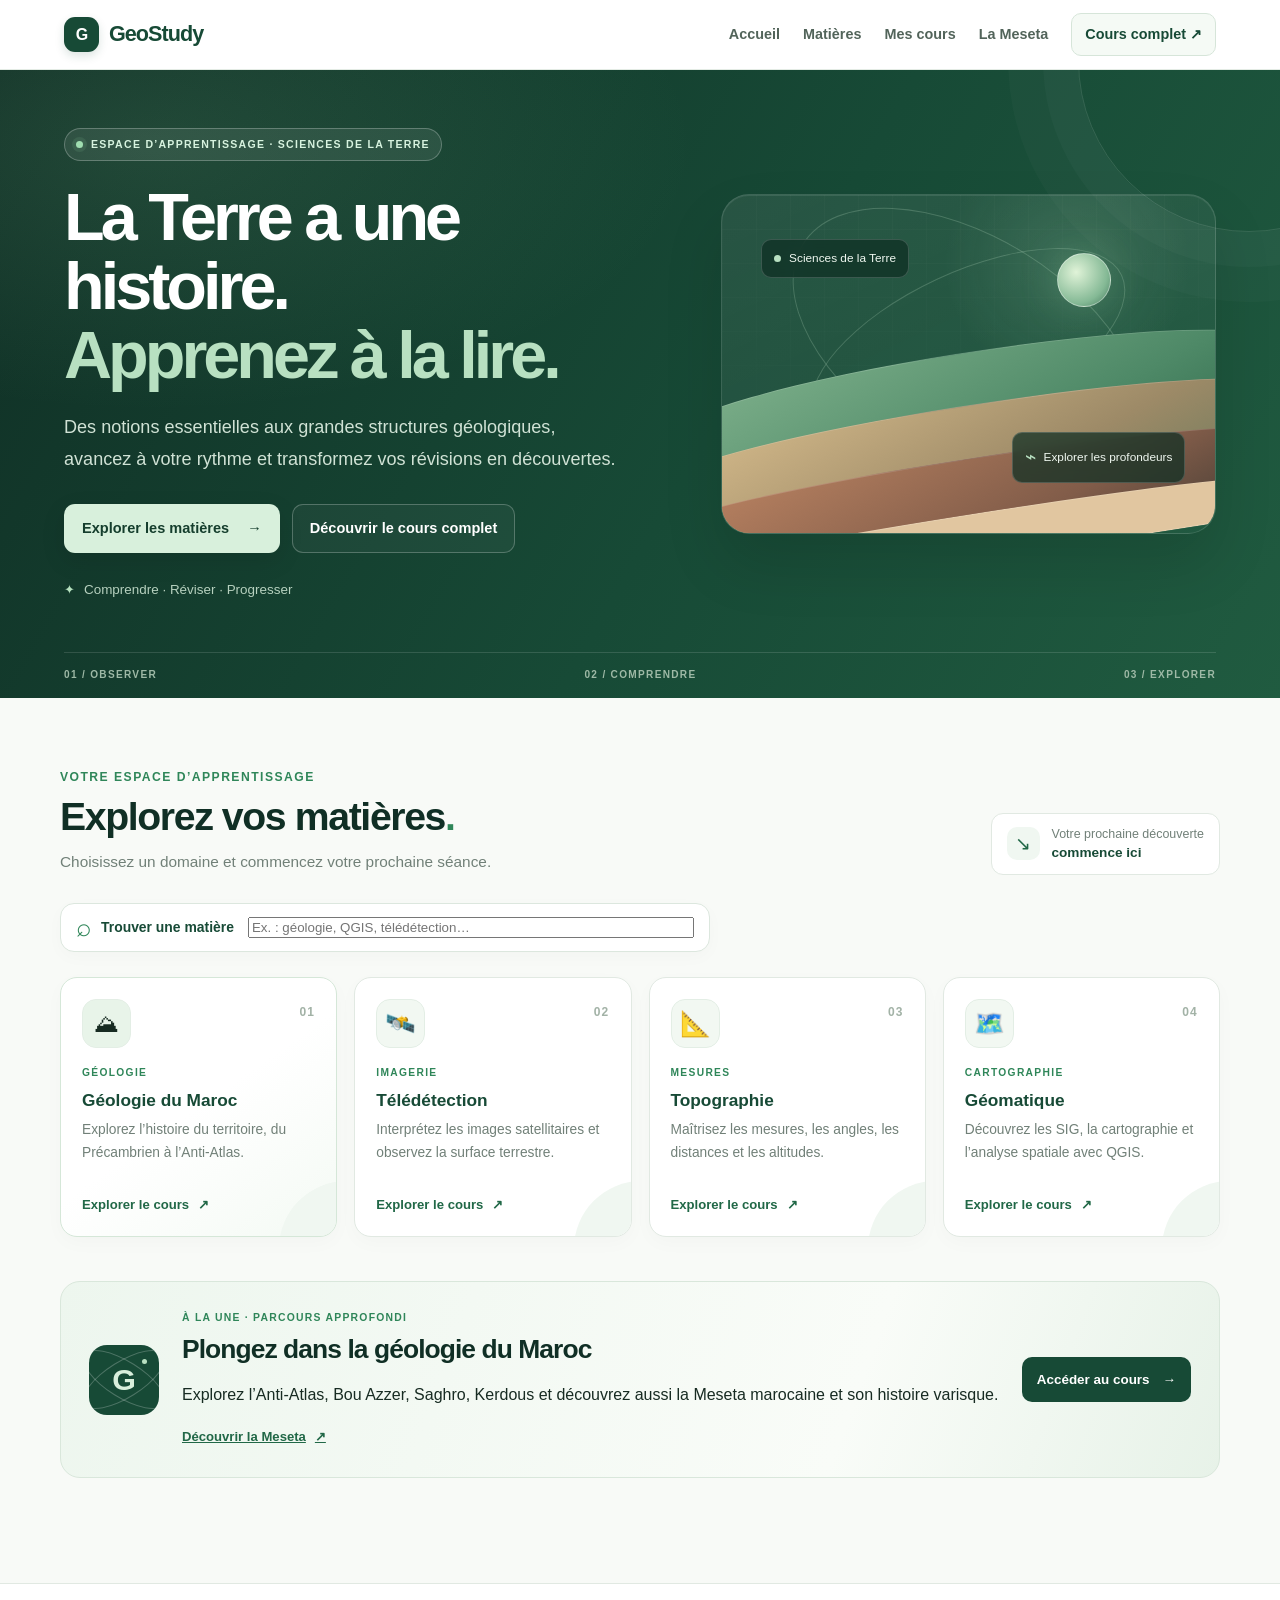
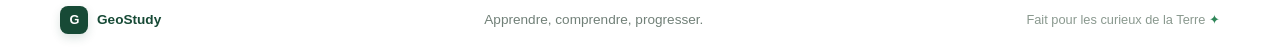
==== commit 29b1364c: "Expose Meseta section from homepage" ====
--- a/index.html
+++ b/index.html
@@ -15,6 +15,7 @@
             <a href="#" aria-current="page">Accueil</a>
             <a href="#matieres">Matières</a>
             <a href="#course-details">Mes cours</a>
+            <a href="geologie-maroc.html#meseta">La Meseta</a>
             <a class="nav-course-link" href="geologie-maroc.html">Cours complet <span aria-hidden="true">↗</span></a>
         </div>
     </nav>
@@ -95,7 +96,7 @@
 
         <section class="study-banner" aria-label="Cours complet de Géologie du Maroc">
             <div class="banner-emblem" aria-hidden="true"><span>G</span><i></i></div>
-            <div class="banner-copy"><p class="eyebrow">À la une · Parcours approfondi</p><h2>Plongez dans la géologie du Maroc</h2><p>Un cours complet pour explorer les domaines géologiques, les cycles tectoniques et les grands massifs de l’Anti-Atlas.</p></div>
+            <div class="banner-copy"><p class="eyebrow">À la une · Parcours approfondi</p><h2>Plongez dans la géologie du Maroc</h2><p>Explorez l’Anti-Atlas, Bou Azzer, Saghro, Kerdous et découvrez aussi la Meseta marocaine et son histoire varisque.</p><a class="card-link" href="geologie-maroc.html#meseta">Découvrir la Meseta <span aria-hidden="true">↗</span></a></div>
             <a class="banner-link" href="geologie-maroc.html">Accéder au cours <span aria-hidden="true">→</span></a>
         </section>
 
--- a/style.css
+++ b/style.css
@@ -274,3 +274,171 @@
     outline: 3px solid #82c994;
     outline-offset: 4px;
 }
+
+
+/* Homepage refresh — visual system, hero, cards and responsive polish */
+:root {
+    --green-950: #102f25;
+    --green-900: #174a36;
+    --green-800: #216847;
+    --green-700: #2f8659;
+    --green-100: #e3f2e7;
+    --green-50: #f0f7f1;
+    --ink: #172b22;
+    --muted: #718078;
+    --line: #e1e9e2;
+    --page: #f8faf7;
+    --shadow: 0 18px 48px rgba(16, 47, 37, .09);
+}
+.navbar { padding-top: 13px; padding-bottom: 13px; }
+.nav-logo { display: inline-flex; align-items: center; gap: 10px; letter-spacing: -.045em; }
+.nav-logo::before { content: none; }
+.brand-mark { display: inline-grid; width: 35px; height: 35px; place-items: center; border-radius: 11px; background: var(--green-900); color: #fff; font-size: 1rem; font-weight: 850; letter-spacing: -.06em; box-shadow: 0 4px 10px rgba(23,74,54,.15); }
+.nav-links { gap: 23px; }
+.nav-links a { font-size: .9rem; }
+.nav-links .nav-course-link { padding: 9px 13px; border: 1px solid #d6e5d9; border-radius: 10px; color: var(--green-900); background: #f5faf5; }
+.nav-links .nav-course-link:hover { background: var(--green-100); }
+.hero { padding: 0 clamp(22px, 5vw, 72px); text-align: left; background: radial-gradient(ellipse at 12% 12%, rgba(127,190,143,.15), transparent 34%), linear-gradient(120deg, #102f25 0%, #174a36 56%, #205b40 100%); }
+.hero-grid { display: grid; grid-template-columns: minmax(0, 1.1fr) minmax(300px, .9fr); align-items: center; gap: clamp(20px, 4vw, 60px); width: min(1160px, 100%); min-height: 490px; margin: 0 auto; padding: 58px 0 52px; }
+.hero-copy { position: relative; z-index: 1; }
+.logo { margin-bottom: 22px; padding: 7px 11px; font-size: .66rem; letter-spacing: .12em; }
+.status-dot { width: 7px; height: 7px; margin-right: 8px; border-radius: 50%; background: #9fddb0; box-shadow: 0 0 0 4px rgba(159,221,176,.1); }
+.hero h1 { max-width: 690px; margin: 0 0 20px; font-size: clamp(2.65rem, 5.2vw, 4.4rem); letter-spacing: -.06em; line-height: 1.04; }
+.hero h1 span { color: #b8e0c1; }
+.hero .description { max-width: 560px; margin: 0; color: #d0e2d5; font-size: clamp(1rem, 1.5vw, 1.13rem); line-height: 1.8; }
+.hero-actions { display: flex; flex-wrap: wrap; align-items: center; gap: 12px; margin-top: 28px; }
+.button-primary, .button-secondary { display: inline-flex; min-height: 48px; align-items: center; justify-content: center; gap: 18px; padding: 12px 17px; border: 1px solid transparent; border-radius: 11px; font-size: .91rem; font-weight: 750; text-decoration: none; transition: transform .2s ease, background .2s ease, border-color .2s ease; }
+.button-primary { background: #d8f0dc; color: #153e2d; box-shadow: 0 8px 24px rgba(0,0,0,.1); }
+.button-primary:hover { transform: translateY(-2px); background: #fff; }
+.button-secondary { border-color: rgba(255,255,255,.24); background: rgba(255,255,255,.04); color: white; }
+.button-secondary:hover { border-color: rgba(255,255,255,.5); background: rgba(255,255,255,.09); }
+.hero-proof { display: flex; align-items: center; gap: 9px; margin-top: 26px; color: #b7d1bf; font-size: .84rem; }
+.proof-icon { color: #b7e3c0; }
+.hero-visual { position: relative; min-height: 340px; overflow: hidden; border: 1px solid rgba(255,255,255,.13); border-radius: 28px; background: radial-gradient(circle at 70% 20%, rgba(184,224,193,.14), transparent 28%), linear-gradient(155deg, rgba(255,255,255,.08), rgba(255,255,255,.015)); box-shadow: inset 0 1px rgba(255,255,255,.08), 0 30px 60px rgba(0,0,0,.12); }
+.hero-visual::before { content: ""; position: absolute; inset: 0; opacity: .19; background-image: linear-gradient(rgba(255,255,255,.12) 1px, transparent 1px), linear-gradient(90deg, rgba(255,255,255,.12) 1px, transparent 1px); background-size: 34px 34px; mask-image: linear-gradient(to bottom, black, transparent 90%); }
+.visual-orbit { position: absolute; left: 50%; top: 45%; border: 1px solid rgba(199,231,205,.22); border-radius: 50%; transform: translate(-50%,-50%) rotate(-25deg); }
+.orbit-one { width: 340px; height: 150px; }
+.orbit-two { width: 390px; height: 220px; transform: translate(-50%,-50%) rotate(32deg); }
+.visual-sun { position: absolute; top: 17%; right: 21%; width: 54px; height: 54px; border: 1px solid rgba(255,255,255,.42); border-radius: 50%; background: radial-gradient(circle at 35% 35%, #e0f3d8, #84b995 65%, #42785b); box-shadow: 0 0 40px rgba(157,218,170,.24); }
+.strata { position: absolute; left: -10%; width: 125%; border: 1px solid rgba(255,255,255,.16); border-radius: 48% 52% 0 0 / 25% 28% 0 0; transform: rotate(-9deg); }
+.strata-one { height: 145px; bottom: 11%; background: linear-gradient(160deg,#7eb08b,#4e8967 60%,#2b6548); }
+.strata-two { height: 112px; bottom: 5%; background: linear-gradient(160deg,#d3b98a,#9d8a67 60%,#6b795b); }
+.strata-three { height: 80px; bottom: -1%; background: linear-gradient(160deg,#b98261,#815c49 65%,#493f36); }
+.strata-four { height: 47px; bottom: -8%; background: #e1c6a0; }
+.visual-label { position: absolute; z-index: 2; display: flex; align-items: center; gap: 8px; padding: 9px 12px; border: 1px solid rgba(255,255,255,.17); border-radius: 10px; background: rgba(14,47,35,.72); color: #f0f8f1; font-size: .74rem; backdrop-filter: blur(8px); }
+.label-top { top: 13%; left: 8%; }
+.label-bottom { right: 6%; bottom: 15%; }
+.label-point { width: 7px; height: 7px; border-radius: 50%; background: #b8e0c1; }
+.label-symbol { color: #b8e0c1; font-size: 1.2rem; }
+.hero-bottom-line { display: flex; justify-content: space-between; width: min(1160px, 100%); margin: 0 auto; padding: 14px 0; border-top: 1px solid rgba(255,255,255,.13); color: #9eb9a6; font-size: .63rem; font-weight: 750; letter-spacing: .13em; }
+.container { width: min(1160px, calc(100% - 48px)); padding-top: 70px; }
+.section-heading { align-items: end; margin-bottom: 28px; }
+.eyebrow { letter-spacing: .12em; }
+.container h2 { font-size: clamp(1.8rem, 3.3vw, 2.45rem); }
+.heading-period { color: var(--green-700); }
+.section-subtitle { margin: 9px 0 0; color: var(--muted); font-size: .96rem; }
+.section-side-note { display: flex; align-items: center; gap: 12px; padding: 11px 15px; border: 1px solid var(--line); border-radius: 12px; background: #fff; color: var(--muted); font-size: .78rem; line-height: 1.45; }
+.section-side-note strong { color: var(--green-900); font-size: .85rem; }
+.side-note-icon { display: grid; width: 33px; height: 33px; place-items: center; border-radius: 10px; background: var(--green-50); color: var(--green-800); font-size: 1.2rem; }
+.search-panel { display: grid; grid-template-columns: auto minmax(160px, 1fr); align-items: center; gap: 8px 14px; max-width: 650px; margin: 0 0 25px; padding: 11px 15px; border: 1px solid #dce7de; border-radius: 14px; background: #fff; box-shadow: 0 5px 18px rgba(20,55,39,.025); }
+.search-copy { display: flex; align-items: center; gap: 9px; }
+.search-copy label { color: var(--green-900); font-size: .87rem; font-weight: 750; white-space: nowrap; }
+.search-icon { color: var(--green-700); font-size: 1.6rem; line-height: 1; }
+.course-search { display: contents; }
+.course-search input { min-height: 42px; padding: 9px 12px; border-color: #e5ece6; border-radius: 9px; background: #fbfdfb; font-size: .9rem; }
+.search-status { grid-column: 1 / -1; min-height: 0; padding-left: 1px; font-size: .8rem; }
+.search-status:empty { display: none; }
+.cards { gap: 17px; }
+.card { min-height: 260px; padding: 21px; border-radius: 17px; box-shadow: 0 6px 20px rgba(20,55,39,.025); }
+.card::after { width: 135px; height: 135px; right: -78px; bottom: -80px; background: #f0f7f1; }
+.card:hover { transform: translateY(-4px); }
+.card-topline { display: flex; width: 100%; align-items: flex-start; justify-content: space-between; }
+.card .icon { width: 49px; height: 49px; margin-bottom: 17px; border: 1px solid #e3eee5; border-radius: 14px; background: #f2f8f2; font-size: 1.55rem; }
+.card-number { padding-top: 4px; color: #a2b2a6; font-size: .75rem; font-weight: 800; letter-spacing: .1em; }
+.card-category { margin-bottom: 7px; color: var(--green-700); font-size: .64rem; font-weight: 850; letter-spacing: .13em; }
+.card h3 { font-size: 1.08rem; }
+.card p { position: relative; z-index: 1; margin-bottom: 20px; font-size: .86rem; line-height: 1.65; }
+.card-link { display: inline-flex; align-items: center; gap: 9px; margin-top: auto; color: var(--green-800); font-size: .82rem; font-weight: 800; }
+.card-link span { transition: transform .2s ease; }
+.card:hover .card-link span { transform: translate(2px,-2px); }
+.geology-card { border-color: #d5e7d8; background: linear-gradient(145deg,#fff 50%,#f4faf4); }
+.geology-card .icon { background: #e8f4e9; }
+.study-banner { display: grid; grid-template-columns: auto minmax(0,1fr) auto; align-items: center; gap: 23px; margin-top: 44px; padding: 28px; border: 1px solid #d9e7db; border-radius: 20px; background: linear-gradient(110deg,#edf6ee,#f9fcf8 68%,#e7f2e8); }
+.banner-emblem { position: relative; display: grid; width: 70px; height: 70px; place-items: center; overflow: hidden; border-radius: 18px; background: var(--green-900); color: #d9efdc; font-size: 1.9rem; font-weight: 850; }
+.banner-emblem::before, .banner-emblem::after { content: ""; position: absolute; width: 92px; height: 35px; border: 1px solid rgba(255,255,255,.23); border-radius: 50%; transform: rotate(-32deg); }
+.banner-emblem::after { transform: rotate(32deg); }
+.banner-emblem span { z-index: 1; }
+.banner-emblem i { position: absolute; right: 12px; top: 14px; width: 5px; height: 5px; border-radius: 50%; background: #b8e0c1; }
+.banner-copy .eyebrow { margin-bottom: 6px; font-size: .65rem; }
+.banner-copy h2 { margin: 0 0 7px; font-size: clamp(1.25rem, 2.4vw, 1.65rem); }
+.banner-copy > p:last-child { max-width: 660px; margin: 0; color: var(--muted); font-size: .87rem; }
+.banner-link { display: inline-flex; align-items: center; gap: 13px; padding: 12px 15px; border-radius: 10px; background: var(--green-900); color: white; font-size: .84rem; font-weight: 750; text-decoration: none; white-space: nowrap; transition: background .2s ease, transform .2s ease; }
+.banner-link:hover { transform: translateY(-2px); background: var(--green-950); }
+footer { margin-top: 35px; padding: 22px max(24px, calc((100% - 1160px) / 2)); }
+.footer-inner { display: flex; align-items: center; justify-content: space-between; gap: 20px; max-width: 1160px; margin: 0 auto; }
+.footer-brand { display: inline-flex; align-items: center; gap: 9px; color: var(--green-900); font-weight: 850; text-decoration: none; }
+.footer-brand .brand-mark { width: 28px; height: 28px; border-radius: 8px; font-size: .8rem; }
+.footer-inner p { margin: 0; }
+.footer-note { color: #8a998f; font-size: .8rem; }
+.footer-note span { color: var(--green-700); }
+@media (max-width: 900px) {
+    .hero-grid { grid-template-columns: minmax(0,1fr) minmax(250px,.8fr); gap: 24px; min-height: 440px; }
+    .hero-visual { min-height: 300px; }
+    .hero h1 { font-size: clamp(2.35rem,5vw,3.5rem); }
+    .cards { grid-template-columns: repeat(2,minmax(0,1fr)); }
+    .study-banner { grid-template-columns: auto minmax(0,1fr); }
+    .banner-link { grid-column: 2; justify-self: start; }
+}
+@media (max-width: 650px) {
+    .navbar { position: sticky; flex-direction: row; flex-wrap: wrap; justify-content: space-between; gap: 12px; padding: 12px 16px; }
+    .nav-links { justify-content: flex-end; gap: 9px 14px; }
+    .nav-links a { font-size: .78rem; }
+    .nav-links .nav-course-link { padding: 6px 8px; }
+    .hero { padding: 0 20px; }
+    .hero-grid { grid-template-columns: 1fr; gap: 25px; min-height: auto; padding: 45px 0 30px; }
+    .hero h1 { font-size: clamp(2.4rem, 10vw, 3.5rem); }
+    .hero .description { font-size: .98rem; }
+    .hero-visual { min-height: 265px; }
+    .hero-bottom-line { font-size: .52rem; letter-spacing: .07em; }
+    .container { width: min(100% - 32px, 540px); padding: 45px 0 40px; }
+    .section-heading { align-items: flex-start; flex-direction: column; gap: 17px; }
+    .section-side-note { display: none; }
+    .search-panel { grid-template-columns: 1fr; gap: 8px; padding: 13px; }
+    .course-search { display: grid; }
+    .search-copy label { white-space: normal; }
+    .search-status { grid-column: auto; }
+    .cards { grid-template-columns: 1fr; gap: 12px; }
+    .card { min-height: 0; padding: 19px; }
+    .card p { margin-bottom: 16px; }
+    .study-banner { grid-template-columns: 1fr; gap: 16px; margin-top: 28px; padding: 21px; }
+    .banner-emblem { width: 56px; height: 56px; border-radius: 15px; font-size: 1.55rem; }
+    .banner-link { grid-column: auto; justify-self: stretch; }
+    .footer-inner { flex-direction: column; gap: 9px; text-align: center; }
+}
+
+
+/* Quiz refresh: clear hierarchy, readable questions and useful feedback */
+.course-quiz { margin-top: 26px; padding-top: 24px; border-top: 1px solid var(--line); }
+.course-quiz > h3 { margin: 0 0 8px; color: var(--green-950); font-size: clamp(1.3rem, 2.5vw, 1.7rem); }
+.quiz-intro { margin: 0 0 22px; color: var(--muted); }
+.quiz-question { min-width: 0; margin: 0 0 16px; padding: 19px; border: 1px solid #dfe9e1; border-radius: 14px; background: #fbfdfb; }
+.quiz-question legend { max-width: 100%; padding: 0 7px; color: var(--green-950); font-weight: 750; line-height: 1.5; }
+.quiz-option { display: flex; align-items: flex-start; gap: 10px; margin: 10px 0 0; padding: 11px 12px; border: 1px solid #e4ece5; border-radius: 10px; background: #fff; cursor: pointer; transition: border-color .18s ease, background .18s ease; }
+.quiz-option:hover { border-color: #a9ceb0; background: #f4faf4; }
+.quiz-option input { flex: 0 0 auto; margin-top: 5px; accent-color: var(--green-800); }
+.quiz-option span { color: #35483c; font-size: .93rem; }
+.quiz-option:has(input:checked) { border-color: #82b990; background: #eef7ef; }
+#check-quiz, #retry-quiz { margin: 8px 8px 0 0; }
+.quiz-result { margin-top: 22px; padding: 22px; border: 1px solid #d8e7da; border-radius: 15px; background: #f5faf5; }
+.quiz-result h4 { margin: 0 0 7px; color: var(--green-950); font-size: 1.25rem; }
+.quiz-feedback { margin: 0 0 15px; color: var(--green-800); font-weight: 650; }
+.quiz-corrections { padding-left: 24px; }
+.quiz-corrections li { margin: 0 0 13px; padding: 12px; border-radius: 10px; background: #fff; }
+.quiz-corrections li span { display: inline-block; margin-top: 5px; color: #52645a; }
+.quiz-corrections .answer-correct { border-left: 4px solid #3b8b58; }
+.quiz-corrections .answer-incorrect { border-left: 4px solid #d6a13d; }
+@media (max-width: 600px) {
+    .quiz-question { padding: 14px; }
+    .quiz-result { padding: 16px; }
+    .quiz-option { padding: 10px; }
+}
